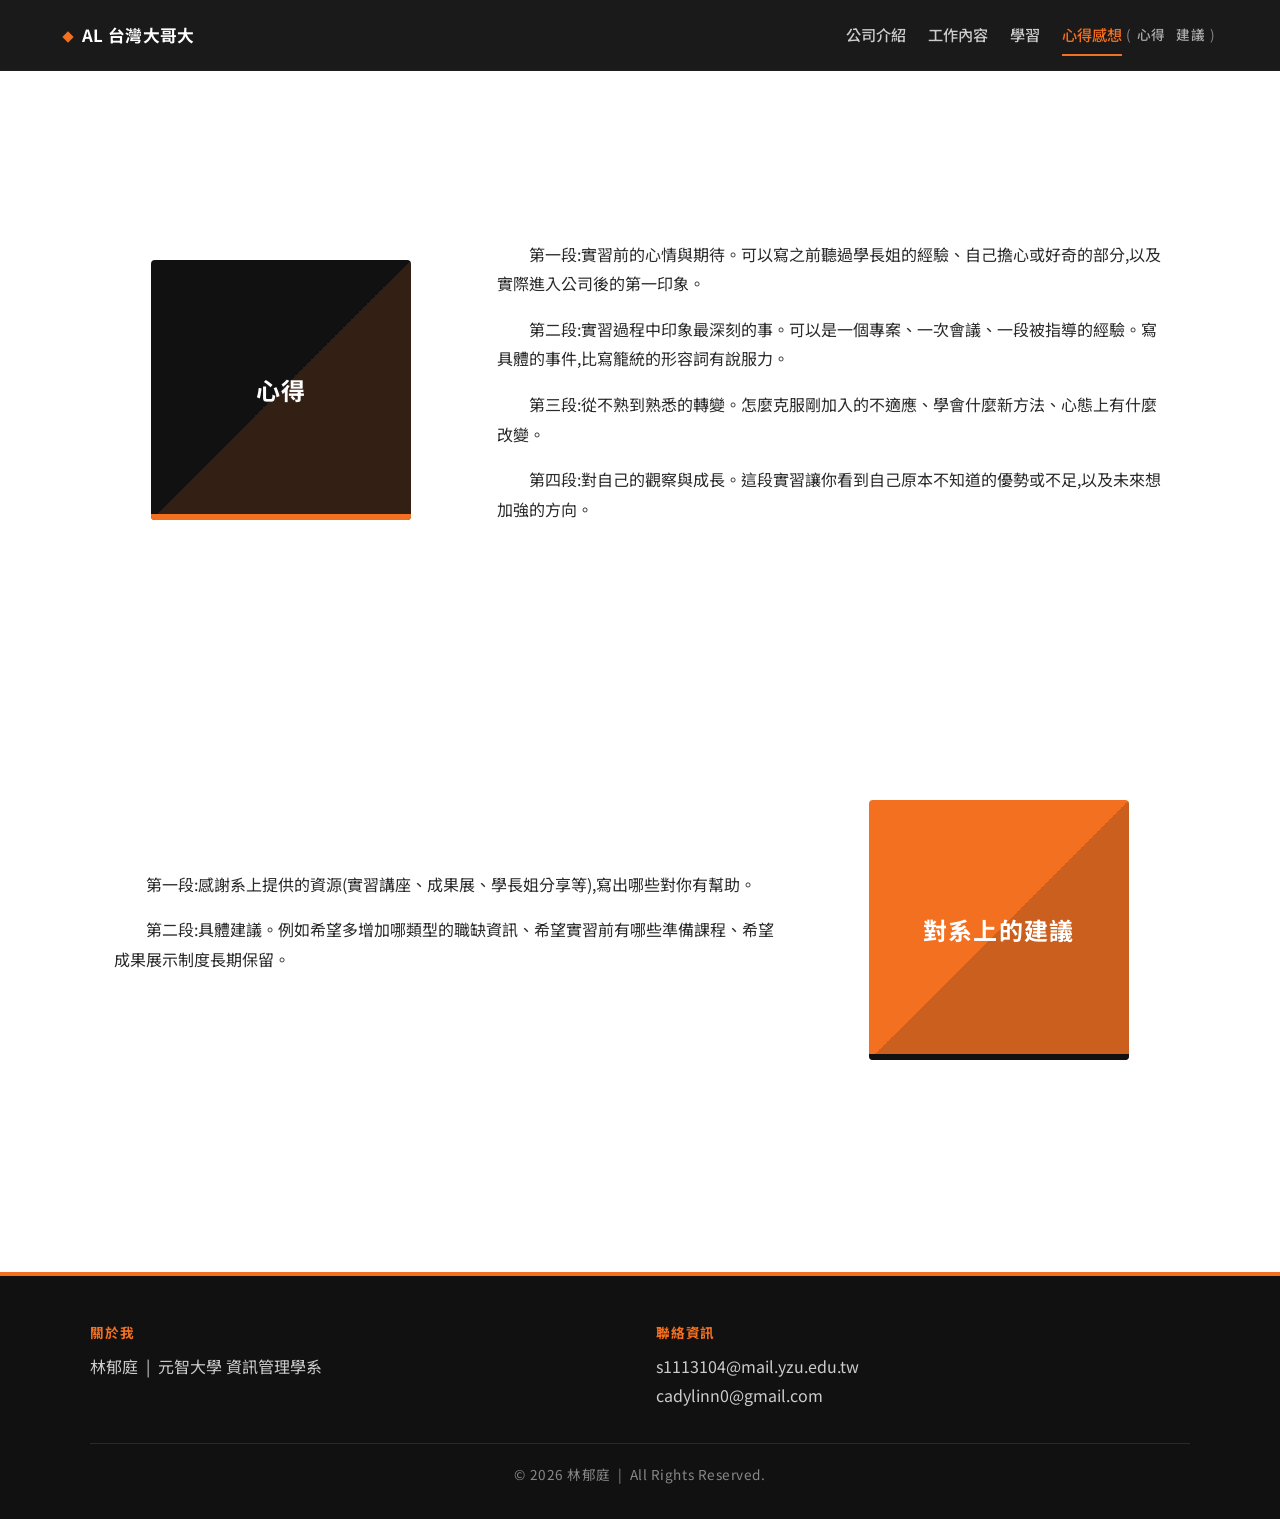
==== experience.html @ 9e2c9b77 "Initial commit: internship report site" ====
<!DOCTYPE html>
<html lang="zh-Hant">
<head>
<meta charset="UTF-8">
<meta name="viewport" content="width=device-width, initial-scale=1.0">
<title>心得感想 — 林郁庭</title>
<link href="https://fonts.googleapis.com/css2?family=Noto+Sans+TC:wght@400;500;700&display=swap" rel="stylesheet">
<link rel="stylesheet" href="styles.css">
</head>
<body>

<nav class="topnav">
  <div class="nav-inner">
    <a class="brand" href="./index.html">AL 台灣大哥大</a>
    <button class="nav-toggle" aria-label="開關選單" aria-expanded="false">
      <span></span><span></span><span></span>
    </button>
    <ul class="nav-links">
      <li><a href="./index.html#company">公司介紹</a></li>
      <li><a href="./work.html">工作內容</a></li>
      <li><a href="./learning.html">學習</a></li>
      <li class="has-subs">
        <a class="active" href="./experience.html">心得感想</a>
        <span class="subs">(<a href="#experience">心得</a><a href="#suggestion">建議</a>)</span>
      </li>
    </ul>
  </div>
</nav>

<main class="container page-top">

  <section class="section split" id="experience">
    <div class="split-title from-left">
      <div class="title-blob"><h3>心得</h3></div>
    </div>
    <div class="split-body from-right">
      <p>&emsp;&emsp;第一段:實習前的心情與期待。可以寫之前聽過學長姐的經驗、自己擔心或好奇的部分,以及實際進入公司後的第一印象。</p>
      <p>&emsp;&emsp;第二段:實習過程中印象最深刻的事。可以是一個專案、一次會議、一段被指導的經驗。寫具體的事件,比寫籠統的形容詞有說服力。</p>
      <p>&emsp;&emsp;第三段:從不熟到熟悉的轉變。怎麼克服剛加入的不適應、學會什麼新方法、心態上有什麼改變。</p>
      <p>&emsp;&emsp;第四段:對自己的觀察與成長。這段實習讓你看到自己原本不知道的優勢或不足,以及未來想加強的方向。</p>
    </div>
  </section>

  <section class="section split reverse" id="suggestion">
    <div class="split-body from-left">
      <p>&emsp;&emsp;第一段:感謝系上提供的資源(實習講座、成果展、學長姐分享等),寫出哪些對你有幫助。</p>
      <p>&emsp;&emsp;第二段:具體建議。例如希望多增加哪類型的職缺資訊、希望實習前有哪些準備課程、希望成果展示制度長期保留。</p>
    </div>
    <div class="split-title from-right">
      <div class="title-blob alt"><h3>對系上的建議</h3></div>
    </div>
  </section>

</main>

<button class="scroll-top" aria-label="回到頂端">↑</button>

<footer class="footer">
  <div class="footer-inner">
    <div>
      <h5>關於我</h5>
      <p>林郁庭 &nbsp;|&nbsp; 元智大學 資訊管理學系</p>
    </div>
    <div>
      <h5>聯絡資訊</h5>
      <p>s1113104@mail.yzu.edu.tw</a></p>
      <p>cadylinn0@gmail.com</a></p>
    </div>
  </div>
  <div class="footer-bottom">
    <p>&copy; 2026 林郁庭 &nbsp;|&nbsp; All Rights Reserved.</p>
  </div>
</footer>

<script src="script.js"></script>
</body>
</html>
---- styles.css ----
/* ===== Tokens ===== */
:root {
  --orange: #f37021;
  --orange-deep: #d65a0e;
  --orange-soft: #fff2e6;
  --black: #111111;
  --black-soft: #1f1f1f;
  --ink: #2a2a2a;
  --gray-line: #e5e5e5;
  --gray-bg: #f6f6f6;
  --gray-mid: #6b6b6b;
  --white: #ffffff;
}

/* ===== Reset ===== */
*, *::before, *::after { box-sizing: border-box; }
html { scroll-behavior: smooth; scroll-padding-top: 76px; }
body {
  margin: 0;
  font-family: "Noto Sans TC", "PingFang TC", "Microsoft JhengHei",
    -apple-system, BlinkMacSystemFont, "Segoe UI", sans-serif;
  font-size: 16px;
  line-height: 1.85;
  color: var(--ink);
  background: var(--white);
  -webkit-font-smoothing: antialiased;
}
img { max-width: 100%; display: block; }
a { color: var(--ink); text-decoration: none; transition: color 0.15s; }
a:hover { color: var(--orange); }
h1, h2, h3, h4, h5 { margin: 0 0 12px; line-height: 1.3; color: var(--black); font-weight: 700; }
h1 { font-size: clamp(2.2rem, 4.5vw + 0.6rem, 3.4rem); letter-spacing: -0.02em; }
h2 { font-size: clamp(1.3rem, 2vw + 0.5rem, 1.8rem); font-weight: 500; color: var(--gray-mid); }
h3 { font-size: 1.7rem; }
h4 { font-size: 1.05rem; }
h5 { font-size: 1rem; letter-spacing: 0.04em; }
p { margin: 0 0 14px; }
ul, ol { margin: 0; padding: 0; }

/* ===== Top nav ===== */
.topnav {
  position: fixed;
  top: 0; left: 0; right: 0;
  z-index: 100;
  background: rgba(17, 17, 17, 0.96);
  backdrop-filter: saturate(160%) blur(8px);
  border-bottom: 1px solid var(--black-soft);
}
.nav-inner {
  max-width: 1200px;
  margin: 0 auto;
  padding: 14px 24px;
  display: flex;
  align-items: center;
  justify-content: space-between;
  flex-wrap: wrap;
}
.brand {
  font-weight: 700;
  font-size: 1.05rem;
  color: var(--white);
  letter-spacing: 0.02em;
}
.brand::before {
  content: "";
  display: inline-block;
  width: 8px; height: 8px;
  margin-right: 10px;
  background: var(--orange);
  vertical-align: middle;
  transform: rotate(45deg);
}
.brand:hover { color: var(--orange); }
.nav-links {
  display: flex;
  align-items: center;
  list-style: none;
  gap: 6px 22px;
  flex-wrap: wrap;
}
.nav-links a {
  display: inline-block;
  padding: 6px 0;
  font-size: 0.95rem;
  color: #cccccc;
  font-weight: 500;
  border-bottom: 2px solid transparent;
}
.nav-links a:hover { color: var(--white); }
.nav-links a.active {
  color: var(--orange);
  border-bottom-color: var(--orange);
}
.nav-links .has-subs {
  display: inline-flex;
  align-items: center;
  gap: 4px;
}
.subs {
  font-size: 0.85rem;
  color: #888888;
  letter-spacing: 0.05em;
}
.subs a {
  display: inline-block;
  padding: 0 4px;
  margin: 0 1px;
  color: #aaaaaa;
  font-size: 0.85rem;
  border-bottom: 1px solid transparent;
}
.subs a:hover {
  color: var(--orange);
  border-bottom-color: var(--orange);
}
.nav-toggle {
  display: none;
  background: transparent;
  border: 0;
  width: 40px; height: 40px;
  padding: 8px;
  cursor: pointer;
}
.nav-toggle span {
  display: block;
  width: 100%; height: 2px;
  margin: 5px 0;
  background: var(--white);
  transition: transform 0.25s, opacity 0.25s;
}

/* ===== Hero ===== */
.hero {
  position: relative;
  min-height: 100vh;
  display: flex;
  align-items: center;
  padding: 100px 24px 60px;
  background: var(--black);
  color: var(--white);
  overflow: hidden;
}
.hero::before {
  content: "";
  position: absolute;
  right: -120px; top: 50%;
  width: 480px; height: 480px;
  background: var(--orange);
  border-radius: 50%;
  filter: blur(120px);
  opacity: 0.35;
  transform: translateY(-50%);
}
.hero::after {
  content: "";
  position: absolute;
  left: 0; bottom: 0;
  width: 100%; height: 6px;
  background: var(--orange);
}
.hero-inner {
  position: relative;
  max-width: 1100px;
  margin: 0 auto;
  width: 100%;
}
.hero-eyebrow {
  display: inline-block;
  font-size: 0.9rem;
  letter-spacing: 0.22em;
  text-transform: uppercase;
  color: var(--orange);
  margin: 0 0 20px;
  padding-left: 36px;
  position: relative;
}
.hero-eyebrow::before {
  content: "";
  position: absolute;
  left: 0; top: 50%;
  width: 24px; height: 2px;
  background: var(--orange);
}
.hero h1 {
  color: var(--white);
  margin-bottom: 10px;
}
.hero h2 {
  color: #cccccc;
  margin-bottom: 28px;
  font-weight: 500;
}
.hero-meta {
  font-size: 1rem;
  color: #999999;
  margin: 0;
  border-top: 1px solid #333333;
  padding-top: 18px;
  max-width: 600px;
}

/* ===== Container ===== */
.container {
  max-width: 1100px;
  margin: 0 auto;
  padding: 0 24px;
}
.page-top { padding-top: 120px; }

/* ===== Section ===== */
.section {
  padding: 72px 0;
}
.section-head {
  margin-bottom: 36px;
}
.section-head h3 {
  display: inline-block;
  position: relative;
  padding: 0 0 10px 18px;
  border-left: 5px solid var(--orange);
}
.section-head h3::after {
  content: "";
  display: block;
  width: 56px; height: 3px;
  background: var(--black);
  margin-top: 10px;
  margin-left: -18px;
}

/* ===== Cards ===== */
.card {
  background: var(--white);
  border: 1px solid var(--gray-line);
  border-radius: 4px;
  padding: 24px 28px;
  transition: transform 0.2s, box-shadow 0.2s, border-color 0.2s;
}
.card:hover {
  border-color: var(--orange);
  box-shadow: 0 8px 20px rgba(243, 112, 33, 0.08);
}
.card.mini { padding: 18px 20px; }
.card.highlight {
  background: var(--black);
  border-color: var(--black);
  color: var(--white);
}
.card.highlight h4,
.card.highlight p { color: var(--white); }
.card h4 {
  position: relative;
  padding-bottom: 8px;
  margin-bottom: 10px;
}
.card h4::after {
  content: "";
  position: absolute;
  left: 0; bottom: 0;
  width: 24px; height: 2px;
  background: var(--orange);
}
.card.highlight h4::after { background: var(--white); }

.card-grid {
  display: grid;
  gap: 18px;
  grid-template-columns: 1fr 1fr;
}
.card-grid > .card { grid-column: 1; }
.card-grid > .card-row { grid-column: 2; }

.card-row {
  display: grid;
  gap: 14px;
  margin-top: 18px;
}
.card-row.two { grid-template-columns: 1fr 1fr; }
.card-row.three { grid-template-columns: repeat(3, 1fr); }

/* ===== Image box ===== */
.image-box {
  margin: 0;
  text-align: center;
}
.image-placeholder {
  background: var(--gray-bg);
  color: var(--gray-mid);
  border: 1px dashed #c4c4c4;
  border-radius: 4px;
  padding: 70px 20px;
  font-size: 0.95rem;
  letter-spacing: 0.05em;
  position: relative;
}
.image-placeholder::before {
  content: "";
  position: absolute;
  top: 12px; left: 12px;
  width: 24px; height: 24px;
  border-top: 3px solid var(--orange);
  border-left: 3px solid var(--orange);
}
.image-placeholder::after {
  content: "";
  position: absolute;
  bottom: 12px; right: 12px;
  width: 24px; height: 24px;
  border-bottom: 3px solid var(--orange);
  border-right: 3px solid var(--orange);
}
.image-box figcaption {
  margin-top: 10px;
  font-size: 0.9rem;
  color: var(--gray-mid);
}

/* ===== Index list (landing — staircase layout) ===== */
.index-list {
  display: flex;
  flex-direction: column;
  gap: 56px;
  padding: 30px 0;
}
.index-box {
  display: flex;
  align-items: center;
  gap: 40px;
}
.index-box:nth-child(even) {
  margin-left: 22vw;
}
.index-blob {
  position: relative;
  flex-shrink: 0;
  width: 200px;
  height: 200px;
  display: flex;
  align-items: center;
  justify-content: center;
  background: var(--black);
  border-radius: 4px;
  overflow: hidden;
  transition: background 0.3s, transform 0.3s, box-shadow 0.3s;
}
.index-blob::before {
  content: "";
  position: absolute;
  inset: 0;
  background: linear-gradient(135deg, transparent 50%, var(--orange) 50%);
  opacity: 0.18;
  transition: opacity 0.3s;
}
.index-blob::after {
  content: "";
  position: absolute;
  bottom: 0; left: 0;
  width: 100%; height: 6px;
  background: var(--orange);
}
.index-blob:hover {
  background: var(--orange);
  transform: translateY(-6px);
  box-shadow: 0 10px 24px rgba(243, 112, 33, 0.3);
}
.index-blob:hover::before { opacity: 0; }
.index-blob:hover::after { background: var(--black); }
.index-blob h4 {
  position: relative;
  z-index: 1;
  margin: 0;
  font-size: 1.5rem;
  color: var(--white);
  letter-spacing: 0.06em;
}
.index-text {
  display: flex;
  flex-direction: column;
  gap: 6px;
}
.index-text a {
  display: inline-block;
  padding: 6px 0;
  font-size: 1.05rem;
  font-weight: 500;
  color: var(--ink);
  border-bottom: 1px solid transparent;
  transition: color 0.2s, border-color 0.2s, padding 0.2s;
}
.index-text a::before {
  content: "›";
  margin-right: 10px;
  color: var(--orange);
  font-weight: 700;
}
.index-text a:hover {
  color: var(--orange);
  padding-left: 4px;
}

/* ===== Custom numbered list (work page) ===== */
.custom-list {
  list-style: none;
  position: relative;
  padding-left: 56px;
  max-width: 760px;
  margin: 0 auto;
  counter-reset: custom-counter;
}
.custom-list::before {
  content: "";
  position: absolute;
  left: 18px; top: 8px; bottom: 8px;
  width: 2px;
  background: var(--gray-line);
}
.custom-list li {
  counter-increment: custom-counter;
  position: relative;
  margin-bottom: 22px;
  padding: 6px 0 6px 18px;
}
.custom-list li::before {
  content: counter(custom-counter, decimal-leading-zero);
  position: absolute;
  left: -56px; top: 4px;
  width: 38px; height: 38px;
  background: var(--black);
  color: var(--orange);
  border-radius: 4px;
  display: flex;
  align-items: center;
  justify-content: center;
  font-weight: 700;
  font-size: 0.9rem;
  font-family: "Courier New", monospace;
}

/* ===== Split section (title + body, alternating) ===== */
.section.split {
  display: grid;
  grid-template-columns: 1fr 2fr;
  gap: 48px;
  align-items: center;
  min-height: 60vh;
}
.section.split.reverse { grid-template-columns: 2fr 1fr; }
.split-title { display: flex; justify-content: center; }
.title-blob {
  position: relative;
  width: 100%;
  max-width: 260px;
  aspect-ratio: 1 / 1;
  display: flex;
  align-items: center;
  justify-content: center;
  background: var(--black);
  border-radius: 4px;
  color: var(--white);
  overflow: hidden;
}
.title-blob::before {
  content: "";
  position: absolute;
  inset: 0;
  background: linear-gradient(135deg, transparent 50%, var(--orange) 50%);
  opacity: 0.15;
}
.title-blob::after {
  content: "";
  position: absolute;
  bottom: 0; left: 0;
  width: 100%; height: 6px;
  background: var(--orange);
}
.title-blob.alt { background: var(--orange); }
.title-blob.alt::before {
  background: linear-gradient(135deg, transparent 50%, var(--black) 50%);
  opacity: 0.18;
}
.title-blob.alt::after { background: var(--black); }
.title-blob h3 {
  position: relative;
  z-index: 1;
  margin: 0;
  font-size: 1.5rem;
  color: var(--white);
  letter-spacing: 0.05em;
}
.split-body p { margin-bottom: 16px; }

/* ===== Skill grid (learning page) ===== */
.skill-grid {
  display: grid;
  gap: 18px;
  grid-template-columns: repeat(auto-fit, minmax(240px, 1fr));
}
.skill-card {
  position: relative;
  border-radius: 4px;
  padding: 26px 26px 26px 30px;
  border: 1px solid var(--gray-line);
  transition: transform 0.2s, box-shadow 0.2s;
}
.skill-card::before {
  content: "";
  position: absolute;
  top: 0; left: 0; bottom: 0;
  width: 4px;
  background: var(--orange);
}
.skill-card:hover {
  transform: translateY(-4px);
  box-shadow: 0 10px 22px rgba(17, 17, 17, 0.08);
}
.skill-card.tech {
  background: var(--black);
  border-color: var(--black);
  color: #e0e0e0;
}
.skill-card.tech h4 {
  color: var(--white);
  position: relative;
  padding-bottom: 8px;
  margin-bottom: 10px;
}
.skill-card.tech h4::after {
  content: "";
  position: absolute;
  left: 0; bottom: 0;
  width: 24px; height: 2px;
  background: var(--orange);
}
.skill-card.soft {
  background: var(--white);
  color: var(--ink);
}
.skill-card.soft h4 {
  color: var(--black);
  position: relative;
  padding-bottom: 8px;
  margin-bottom: 10px;
}
.skill-card.soft h4::after {
  content: "";
  position: absolute;
  left: 0; bottom: 0;
  width: 24px; height: 2px;
  background: var(--orange);
}

/* ===== Scroll-to-top ===== */
.scroll-top {
  position: fixed;
  right: 24px; bottom: 24px;
  width: 48px; height: 48px;
  border: 0;
  border-radius: 4px;
  background: var(--black);
  color: var(--orange);
  font-size: 1.4rem;
  font-weight: 700;
  cursor: pointer;
  box-shadow: 0 6px 16px rgba(17, 17, 17, 0.3);
  opacity: 0;
  transform: translateY(10px);
  transition: opacity 0.25s, transform 0.25s, background 0.2s;
  z-index: 90;
}
.scroll-top.show { opacity: 1; transform: translateY(0); }
.scroll-top:hover { background: var(--orange); color: var(--white); }

/* ===== Footer ===== */
.footer {
  margin-top: 72px;
  background: var(--black);
  padding: 48px 24px 32px;
  color: #cccccc;
  border-top: 4px solid var(--orange);
}
.footer-inner {
  max-width: 1100px;
  margin: 0 auto;
  display: grid;
  grid-template-columns: 1fr 1fr;
  gap: 32px;
}
.footer h5 {
  color: var(--orange);
  margin-bottom: 10px;
  letter-spacing: 0.06em;
  text-transform: uppercase;
  font-size: 0.85rem;
}
.footer p { margin: 0; color: #cccccc; }
.footer a { color: var(--white); text-decoration: underline; text-decoration-color: var(--orange); }
.footer a:hover { color: var(--orange); }
.footer-bottom {
  max-width: 1100px;
  margin: 32px auto 0;
  padding-top: 18px;
  border-top: 1px solid #2a2a2a;
  text-align: center;
}
.footer-bottom p {
  margin: 0;
  font-size: 0.85rem;
  color: #888888;
  letter-spacing: 0.04em;
}

/* ===== Animations ===== */
.from-bottom { opacity: 0; transform: translateY(40px); transition: opacity 0.7s ease-out, transform 0.7s ease-out; }
.from-bottom.show { opacity: 1; transform: translateY(0); }
.from-left { opacity: 0; transform: translateX(-60px); transition: opacity 0.7s ease-out, transform 0.7s ease-out; }
.from-left.show { opacity: 1; transform: translateX(0); }
.from-right { opacity: 0; transform: translateX(60px); transition: opacity 0.7s ease-out, transform 0.7s ease-out; }
.from-right.show { opacity: 1; transform: translateX(0); }
.from-center { opacity: 0; transition: opacity 1.2s ease-out; }
.from-center.show { opacity: 1; }

@media (prefers-reduced-motion: reduce) {
  .from-bottom, .from-left, .from-right, .from-center {
    opacity: 1 !important;
    transform: none !important;
    transition: none !important;
  }
  html { scroll-behavior: auto; }
}

/* ===== Responsive ===== */
@media (max-width: 900px) {
  .card-grid { grid-template-columns: 1fr; }
  .card-grid > .card,
  .card-grid > .card-row { grid-column: auto; }
  .card-row.three { grid-template-columns: 1fr 1fr; }
  .section.split,
  .section.split.reverse { grid-template-columns: 1fr; gap: 28px; }
  .section.split.reverse .split-title { order: -1; }
  .index-box:nth-child(even) { margin-left: 12vw; }
  .index-blob { width: 160px; height: 160px; }
  .index-blob h4 { font-size: 1.3rem; }
}

@media (max-width: 720px) {
  .nav-toggle { display: block; }
  .nav-links {
    display: none;
    width: 100%;
    flex-direction: column;
    gap: 0;
    padding: 8px 0 12px;
    border-top: 1px solid var(--black-soft);
    margin-top: 10px;
  }
  .nav-links.open { display: flex; }
  .nav-links li { width: 100%; }
  .nav-links a {
    display: block;
    padding: 12px 4px;
    border-bottom: 2px solid var(--black-soft);
  }
  .nav-links a.active { border-bottom-color: var(--orange); }
  .nav-links .has-subs { display: block; width: 100%; }
  .nav-links .subs { display: none; }

  .hero { padding: 100px 20px 40px; }
  .section { padding: 56px 0; }
  .card-row.two,
  .card-row.three { grid-template-columns: 1fr; }
  .index-list { gap: 32px; }
  .index-box,
  .index-box:nth-child(even) {
    flex-direction: column;
    align-items: stretch;
    margin-left: 0;
    gap: 16px;
  }
  .index-blob {
    width: 100%;
    height: 90px;
  }
  .index-blob h4 { font-size: 1.2rem; }
  .footer-inner { grid-template-columns: 1fr; }
  .custom-list { padding-left: 48px; }
  .custom-list li::before { left: -48px; width: 32px; height: 32px; }
}

/* ===== Print friendly ===== */
@media print {
  .topnav, .scroll-top, .nav-toggle { display: none !important; }
  .hero, .section { min-height: auto; padding: 24px 0; }
  .hero { background: var(--white); color: var(--black); border-bottom: 4px solid var(--orange); }
  .hero h1, .hero h2 { color: var(--black); }
  .hero-meta { color: var(--gray-mid); border-top-color: var(--gray-line); }
  body { background: var(--white); color: var(--black); }
  .from-bottom, .from-left, .from-right, .from-center { opacity: 1 !important; transform: none !important; }
  .footer { background: var(--white); color: var(--black); border-top: 4px solid var(--orange); }
  .footer p, .footer h5 { color: var(--black); }
}
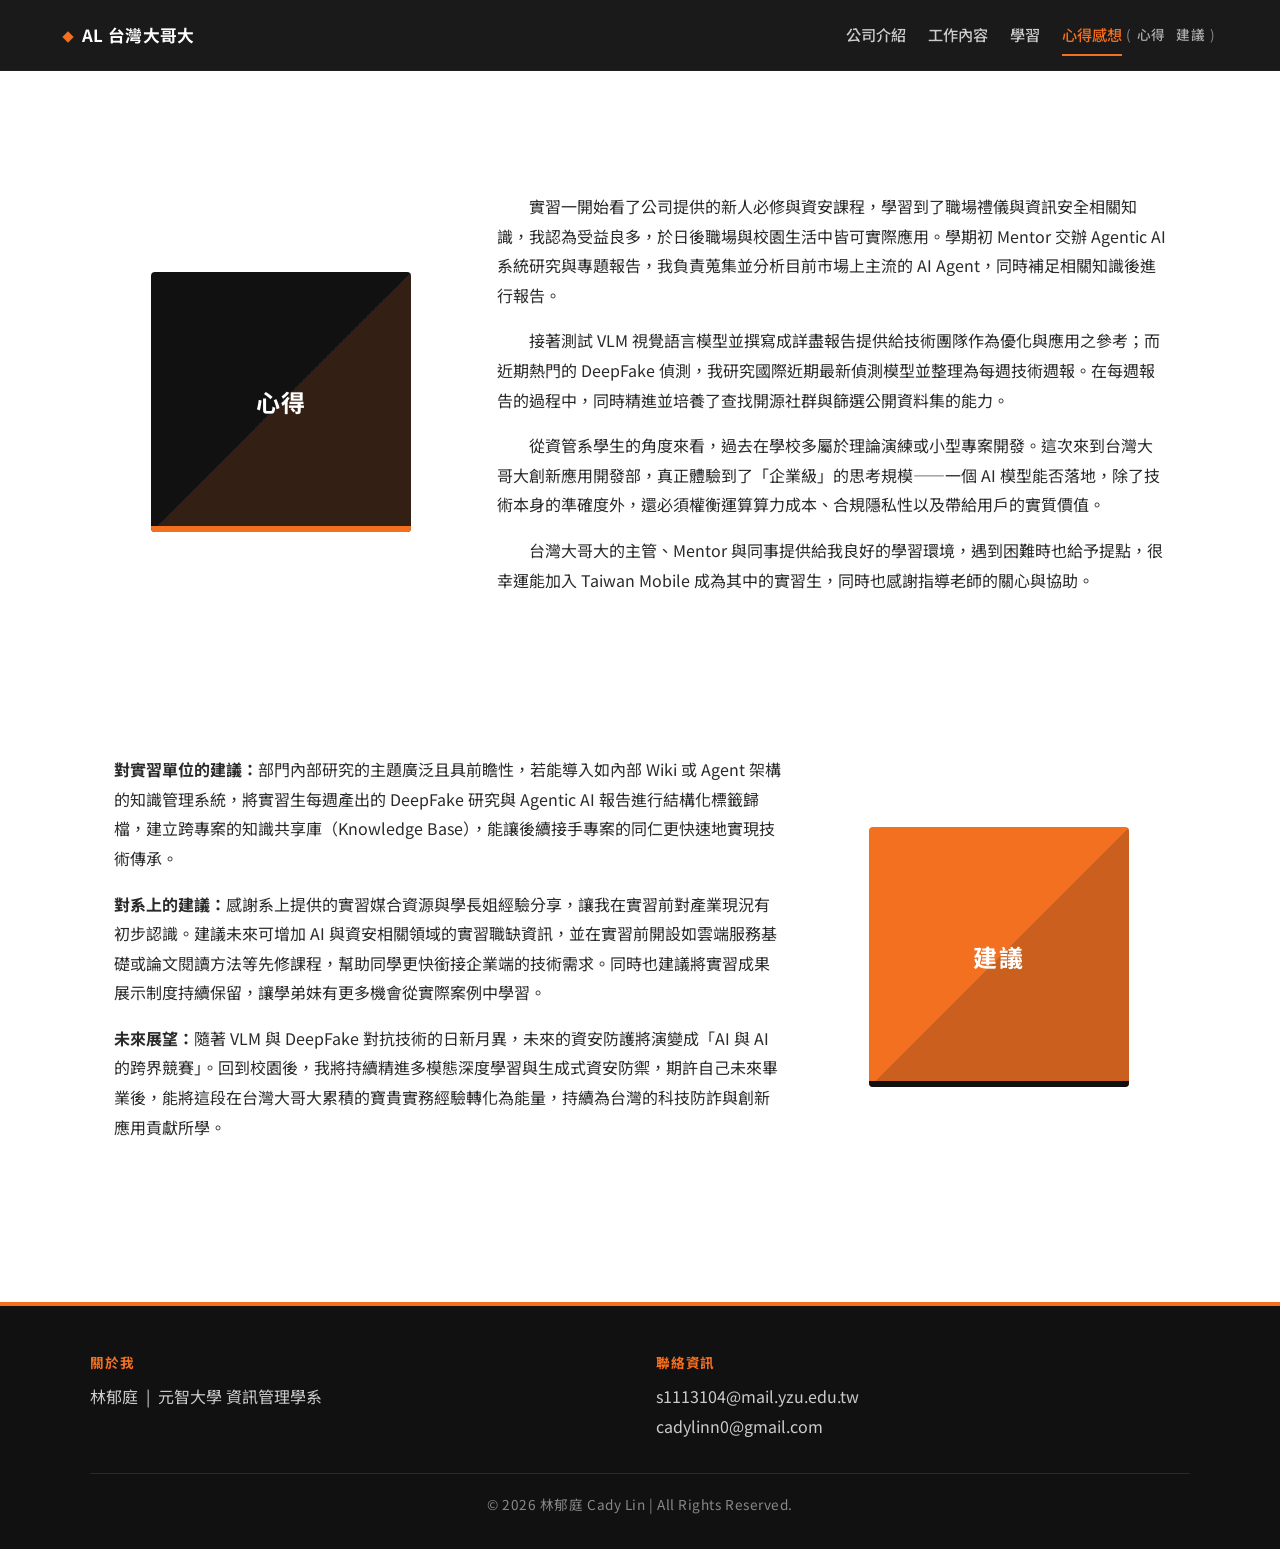
==== commit d99d678e: "填入實習報告完整內容：公司介紹、工作項目、學習心得與建議 - index.html: 填入台灣大哥大公司介紹、願景使命價值觀、部門資訊、工作環境照片、更新內容總覽連結 - work.html: 新增4" ====
--- a/experience.html
+++ b/experience.html
@@ -34,20 +34,21 @@
       <div class="title-blob"><h3>心得</h3></div>
     </div>
     <div class="split-body from-right">
-      <p>&emsp;&emsp;第一段:實習前的心情與期待。可以寫之前聽過學長姐的經驗、自己擔心或好奇的部分,以及實際進入公司後的第一印象。</p>
-      <p>&emsp;&emsp;第二段:實習過程中印象最深刻的事。可以是一個專案、一次會議、一段被指導的經驗。寫具體的事件,比寫籠統的形容詞有說服力。</p>
-      <p>&emsp;&emsp;第三段:從不熟到熟悉的轉變。怎麼克服剛加入的不適應、學會什麼新方法、心態上有什麼改變。</p>
-      <p>&emsp;&emsp;第四段:對自己的觀察與成長。這段實習讓你看到自己原本不知道的優勢或不足,以及未來想加強的方向。</p>
+      <p>&emsp;&emsp;實習一開始看了公司提供的新人必修與資安課程，學習到了職場禮儀與資訊安全相關知識，我認為受益良多，於日後職場與校園生活中皆可實際應用。學期初 Mentor 交辦 Agentic AI 系統研究與專題報告，我負責蒐集並分析目前市場上主流的 AI Agent，同時補足相關知識後進行報告。</p>
+      <p>&emsp;&emsp;接著測試 VLM 視覺語言模型並撰寫成詳盡報告提供給技術團隊作為優化與應用之參考；而近期熱門的 DeepFake 偵測，我研究國際近期最新偵測模型並整理為每週技術週報。在每週報告的過程中，同時精進並培養了查找開源社群與篩選公開資料集的能力。</p>
+      <p>&emsp;&emsp;從資管系學生的角度來看，過去在學校多屬於理論演練或小型專案開發。這次來到台灣大哥大創新應用開發部，真正體驗到了「企業級」的思考規模——一個 AI 模型能否落地，除了技術本身的準確度外，還必須權衡運算算力成本、合規隱私性以及帶給用戶的實質價值。</p>
+      <p>&emsp;&emsp;台灣大哥大的主管、Mentor 與同事提供給我良好的學習環境，遇到困難時也給予提點，很幸運能加入 Taiwan Mobile 成為其中的實習生，同時也感謝指導老師的關心與協助。</p>
     </div>
   </section>
 
   <section class="section split reverse" id="suggestion">
     <div class="split-body from-left">
-      <p>&emsp;&emsp;第一段:感謝系上提供的資源(實習講座、成果展、學長姐分享等),寫出哪些對你有幫助。</p>
-      <p>&emsp;&emsp;第二段:具體建議。例如希望多增加哪類型的職缺資訊、希望實習前有哪些準備課程、希望成果展示制度長期保留。</p>
+      <p><strong>對實習單位的建議：</strong>部門內部研究的主題廣泛且具前瞻性，若能導入如內部 Wiki 或 Agent 架構的知識管理系統，將實習生每週產出的 DeepFake 研究與 Agentic AI 報告進行結構化標籤歸檔，建立跨專案的知識共享庫（Knowledge Base），能讓後續接手專案的同仁更快速地實現技術傳承。</p>
+      <p><strong>對系上的建議：</strong>感謝系上提供的實習媒合資源與學長姐經驗分享，讓我在實習前對產業現況有初步認識。建議未來可增加 AI 與資安相關領域的實習職缺資訊，並在實習前開設如雲端服務基礎或論文閱讀方法等先修課程，幫助同學更快銜接企業端的技術需求。同時也建議將實習成果展示制度持續保留，讓學弟妹有更多機會從實際案例中學習。</p>
+      <p><strong>未來展望：</strong>隨著 VLM 與 DeepFake 對抗技術的日新月異，未來的資安防護將演變成「AI 與 AI 的跨界競賽」。回到校園後，我將持續精進多模態深度學習與生成式資安防禦，期許自己未來畢業後，能將這段在台灣大哥大累積的寶貴實務經驗轉化為能量，持續為台灣的科技防詐與創新應用貢獻所學。</p>
     </div>
     <div class="split-title from-right">
-      <div class="title-blob alt"><h3>對系上的建議</h3></div>
+      <div class="title-blob alt"><h3>建議</h3></div>
     </div>
   </section>
 
@@ -68,7 +69,7 @@
     </div>
   </div>
   <div class="footer-bottom">
-    <p>&copy; 2026 林郁庭 &nbsp;|&nbsp; All Rights Reserved.</p>
+    <p>&copy; 2026 林郁庭 Cady Lin&nbsp;|&nbsp;All Rights Reserved.</p>
   </div>
 </footer>
 
--- a/styles.css
+++ b/styles.css
@@ -309,6 +309,13 @@
   width: 24px; height: 24px;
   border-bottom: 3px solid var(--orange);
   border-right: 3px solid var(--orange);
+}
+.image-box img {
+  width: 100%;
+  max-height: 360px;
+  object-fit: cover;
+  border-radius: 4px;
+  border: 1px solid var(--gray-line);
 }
 .image-box figcaption {
   margin-top: 10px;
